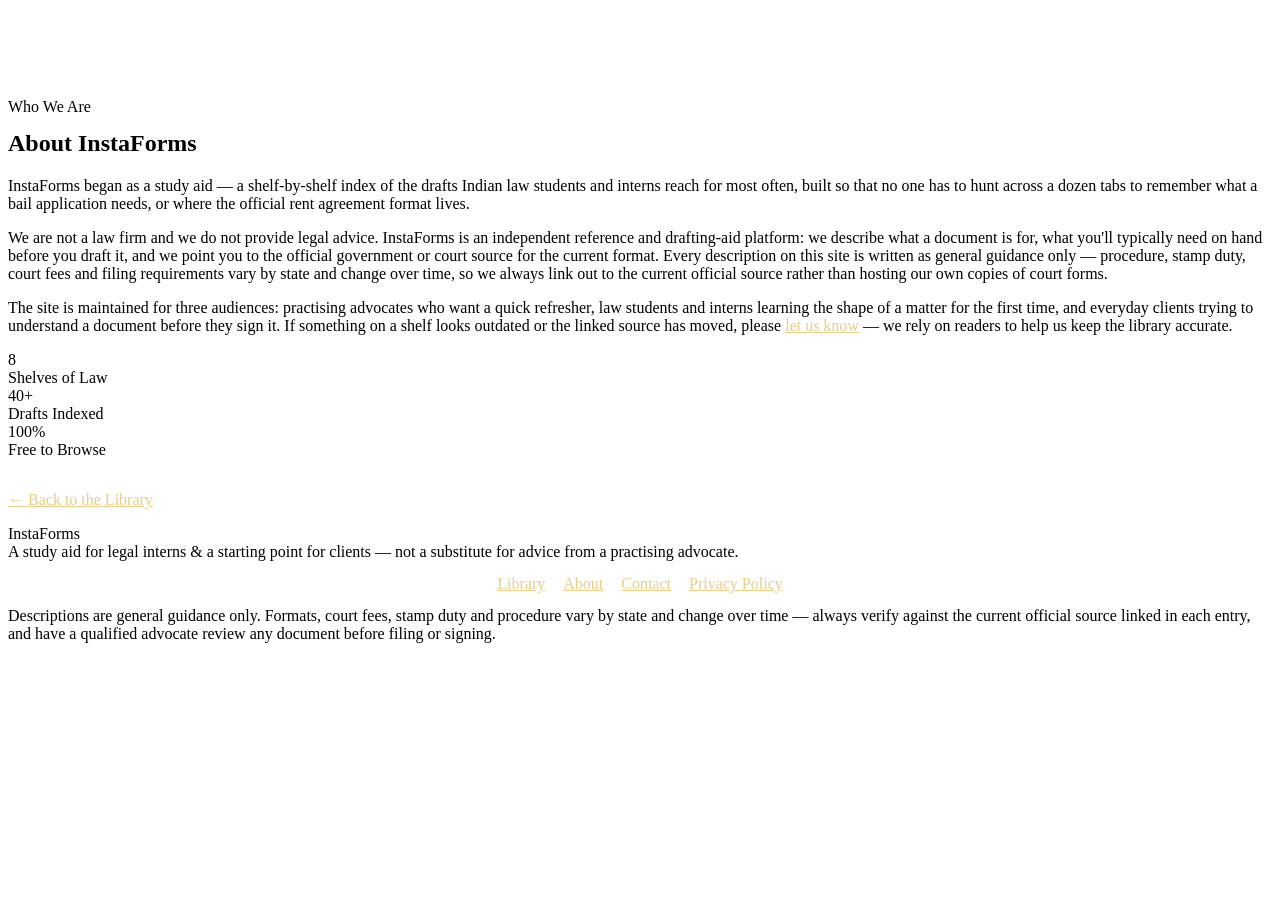
==== about.html @ f40b6e08 "Add files via upload" ====
<!DOCTYPE html>
<html lang="en">
<head>
<meta charset="UTF-8">
<meta name="viewport" content="width=device-width, initial-scale=1.0">
<title>About — InstaForms</title>
<link rel="preconnect" href="https://fonts.googleapis.com">
<link href="https://fonts.googleapis.com/css2?family=Playfair+Display:ital,wght@0,500;0,600;0,700;0,900;1,600&family=EB+Garamond:ital,wght@0,400;0,500;0,600;1,400&family=IBM+Plex+Mono:wght@400;500;600&display=swap" rel="stylesheet">
<link rel="stylesheet" href="assets/css/style.css">
</head>
<body>

<section class="intro" id="about-page" style="padding-top:90px;">
  <span class="eyebrow">Who We Are</span>
  <h2 style="margin-top:14px;">About InstaForms</h2>
  <p>
    InstaForms began as a study aid — a shelf-by-shelf index of the drafts Indian law students and interns
    reach for most often, built so that no one has to hunt across a dozen tabs to remember what a bail
    application needs, or where the official rent agreement format lives.
  </p>
  <p>
    We are not a law firm and we do not provide legal advice. InstaForms is an independent reference and
    drafting-aid platform: we describe what a document is for, what you'll typically need on hand before you
    draft it, and we point you to the official government or court source for the current format. Every
    description on this site is written as general guidance only — procedure, stamp duty, court fees and
    filing requirements vary by state and change over time, so we always link out to the current official
    source rather than hosting our own copies of court forms.
  </p>
  <p>
    The site is maintained for three audiences: practising advocates who want a quick refresher, law students
    and interns learning the shape of a matter for the first time, and everyday clients trying to understand
    a document before they sign it. If something on a shelf looks outdated or the linked source has moved,
    please <a href="contact.html" style="color:#e9cd86;">let us know</a> — we rely on readers to help us keep
    the library accurate.
  </p>

  <div class="stat-row">
    <div class="stat"><div class="num">8</div><div class="label">Shelves of Law</div></div>
    <div class="stat"><div class="num">40+</div><div class="label">Drafts Indexed</div></div>
    <div class="stat"><div class="num">100%</div><div class="label">Free to Browse</div></div>
  </div>

  <p style="margin-top:32px;">
    <a href="index.html" style="color:#e9cd86;">← Back to the Library</a>
  </p>
</section>

<footer>
  <div class="foot-brand">InstaForms</div>
  <div>A study aid for legal interns &amp; a starting point for clients — not a substitute for advice from a practising advocate.</div>
  <nav style="margin:14px 0; display:flex; gap:18px; justify-content:center; flex-wrap:wrap;">
    <a href="index.html" style="color:#e9cd86;">Library</a>
    <a href="about.html" style="color:#e9cd86;">About</a>
    <a href="contact.html" style="color:#e9cd86;">Contact</a>
    <a href="privacy.html" style="color:#e9cd86;">Privacy Policy</a>
  </nav>
  <div class="disclaimer">Descriptions are general guidance only. Formats, court fees, stamp duty and procedure vary by state and change over time — always verify against the current official source linked in each entry, and have a qualified advocate review any document before filing or signing.</div>
</footer>

</body>
</html>
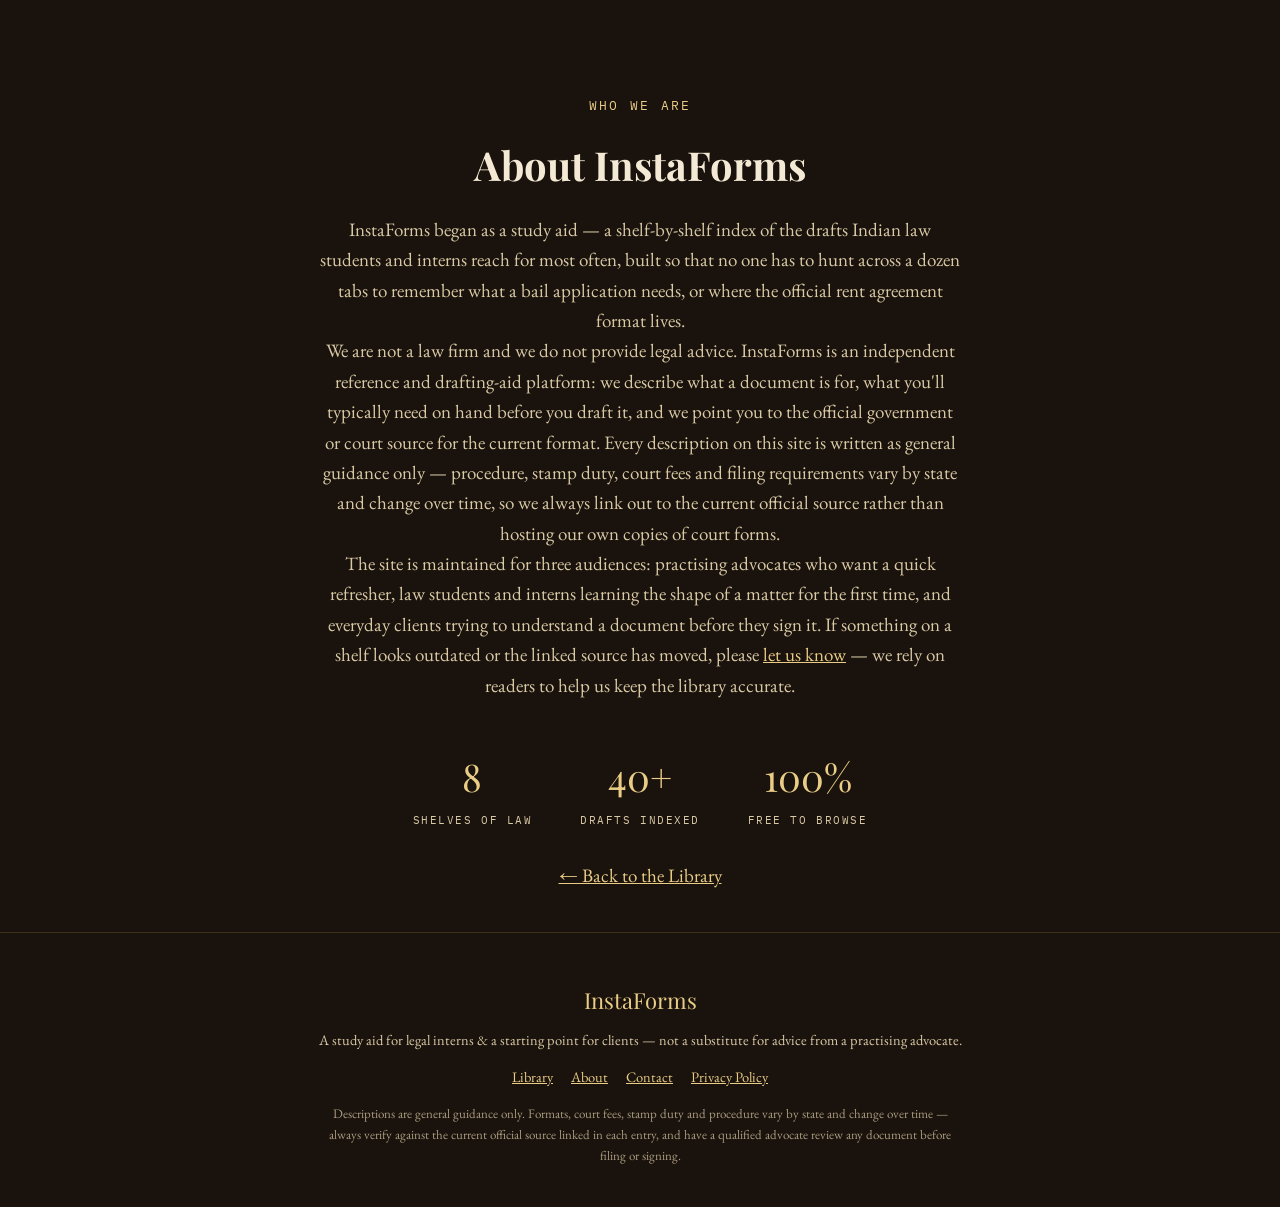
==== commit 16e5acdd: "Update about.html" ====
--- a/about.html
+++ b/about.html
@@ -7,6 +7,8 @@
 <link rel="preconnect" href="https://fonts.googleapis.com">
 <link href="https://fonts.googleapis.com/css2?family=Playfair+Display:ital,wght@0,500;0,600;0,700;0,900;1,600&family=EB+Garamond:ital,wght@0,400;0,500;0,600;1,400&family=IBM+Plex+Mono:wght@400;500;600&display=swap" rel="stylesheet">
 <link rel="stylesheet" href="assets/css/style.css">
+<script async src="https://pagead2.googlesyndication.com/pagead/js/adsbygoogle.js?client=ca-pub-8372409228499893"
+     crossorigin="anonymous"></script>
 </head>
 <body>
 
@@ -58,4 +60,4 @@
 </footer>
 
 </body>
-</html>+</html>
--- a/assets/css/style.css
+++ b/assets/css/style.css
@@ -0,0 +1,713 @@
+:root{
+    --mahogany-950:#1a120c;
+    --mahogany-900:#241811;
+    --mahogany-800:#3a2517;
+    --mahogany-700:#4d3120;
+    --mahogany-600:#63402a;
+    --brass:#c6a04a;
+    --brass-light:#e9cd86;
+    --brass-dim:#8a7038;
+    --parchment:#f3e9d4;
+    --parchment-dim:#d9caa6;
+    --ink:#1c140d;
+    --slate:#3e5568;
+    --slate-light:#6f8ea1;
+    --leather:#5e1f1f;
+    --leather-light:#8a3a2f;
+    --forest:#2e4630;
+    --forest-light:#4b6b4d;
+    --shadow-deep: rgba(0,0,0,0.55);
+  }
+
+  *{box-sizing:border-box;}
+  html{scroll-behavior:smooth;}
+  body{
+    margin:0;
+    background:var(--mahogany-950);
+    color:var(--parchment);
+    font-family:'EB Garamond', serif;
+    font-size:18px;
+    line-height:1.6;
+  }
+  h1,h2,h3,h4{
+    font-family:'Playfair Display', serif;
+    margin:0;
+    font-weight:700;
+  }
+  .eyebrow{
+    font-family:'IBM Plex Mono', monospace;
+    letter-spacing:.18em;
+    text-transform:uppercase;
+    font-size:12.5px;
+    color:var(--brass-light);
+  }
+  a{color:inherit;}
+  button{font-family:inherit;}
+
+  /* ---------- HERO ---------- */
+  .hero{
+    position:relative;
+    min-height:100vh;
+    display:flex;
+    flex-direction:column;
+    align-items:center;
+    justify-content:center;
+    text-align:center;
+    padding:40px 24px;
+    background-image:
+      linear-gradient(180deg, rgba(15,10,7,.35) 0%, rgba(15,10,7,.55) 55%, rgba(15,10,7,.92) 100%),
+      url('[data-uri]